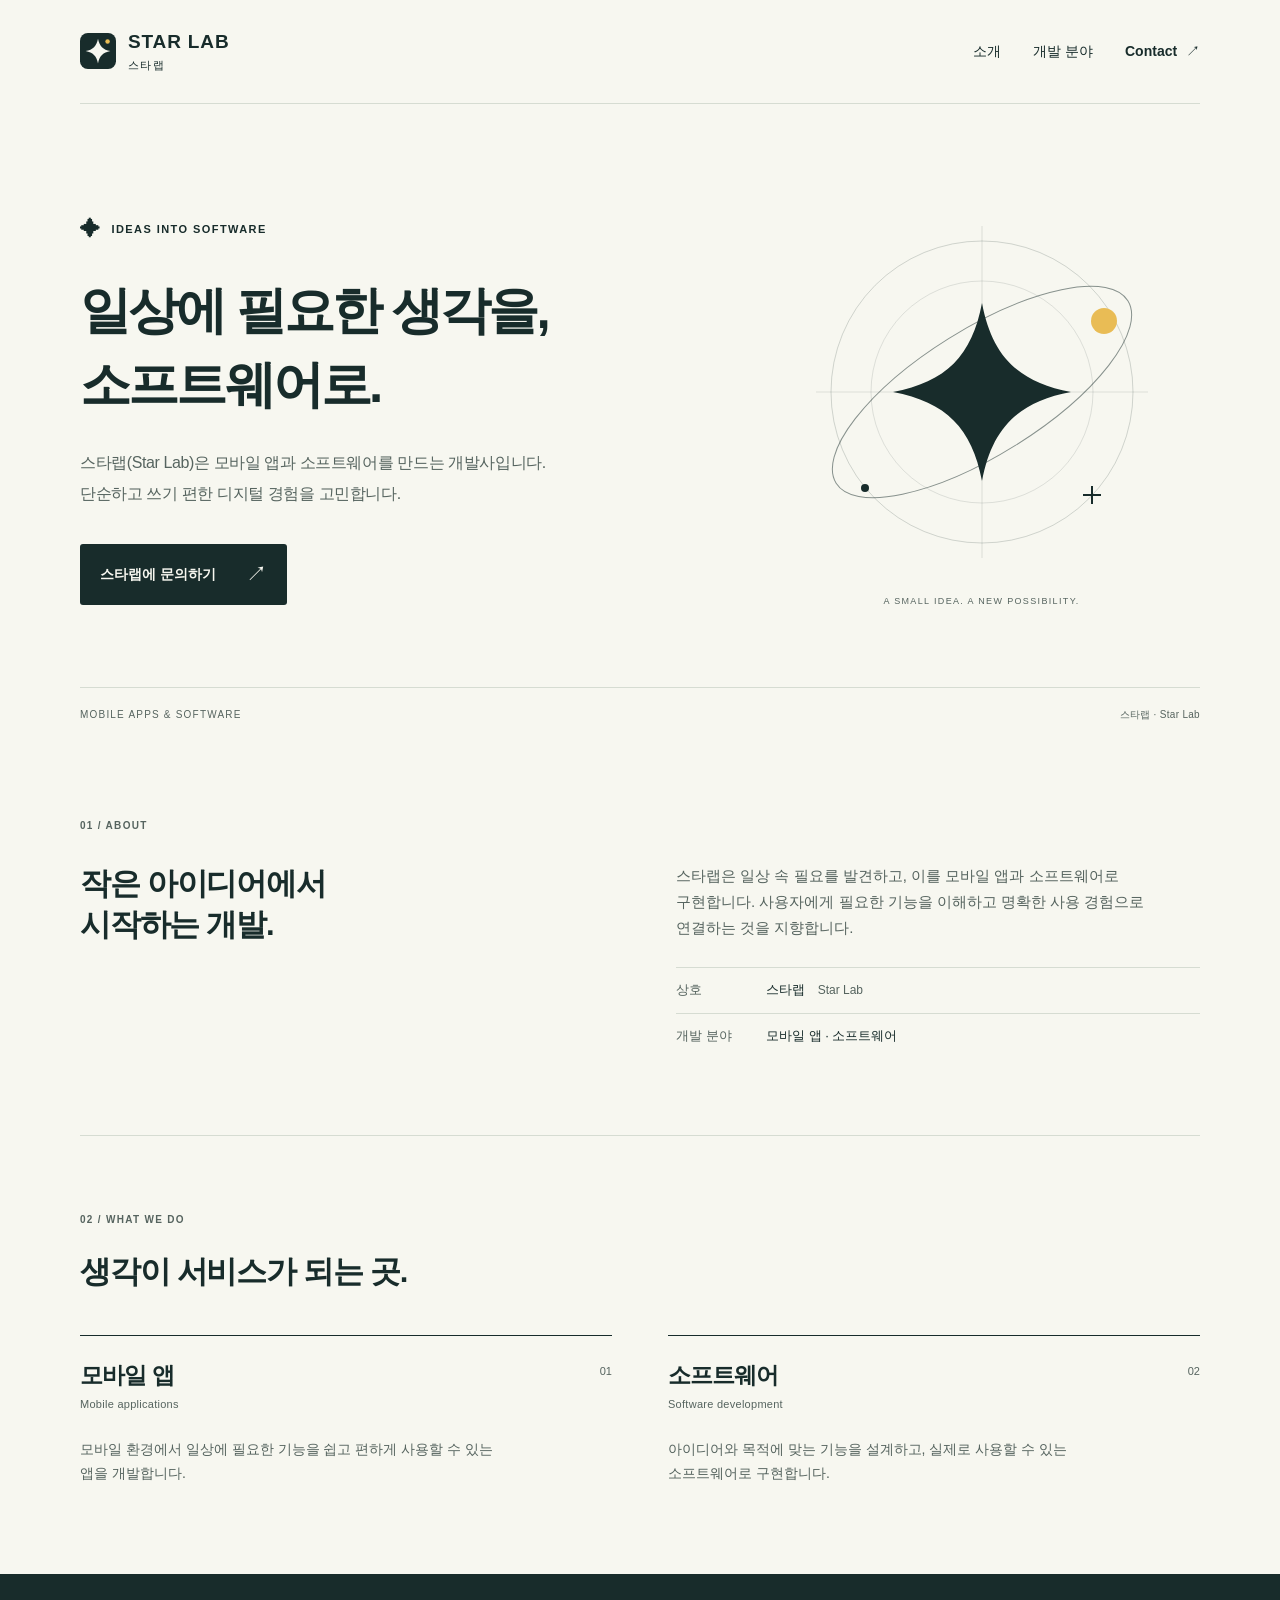
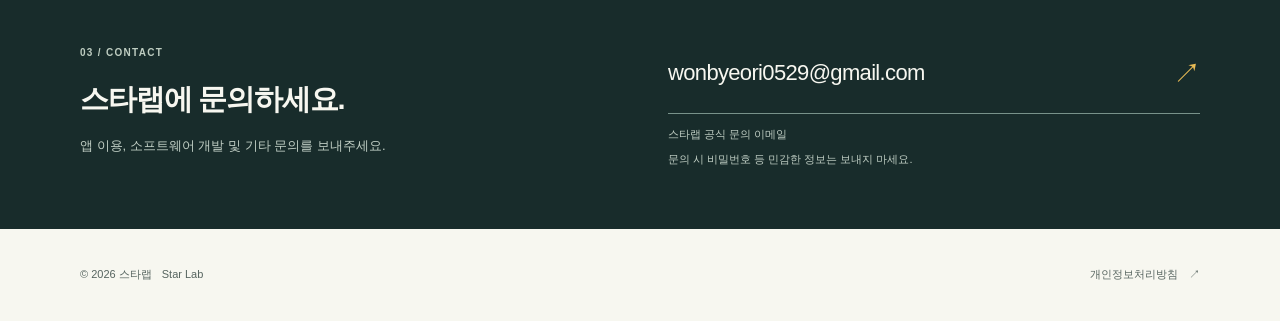
==== index.html @ 7d498df2 "Publish Star Lab official static website" ====
<!doctype html>
<html lang="ko">
<head>
  <meta charset="utf-8">
  <meta name="viewport" content="width=device-width, initial-scale=1">
  <title>스타랩 | Star Lab — 모바일 앱·소프트웨어 개발</title>
  <meta name="description" content="스타랩(Star Lab)은 모바일 앱과 소프트웨어를 만드는 개발사입니다. 개발사 소개, 개발 분야와 공식 문의 채널을 안내합니다.">
  <meta name="theme-color" content="#182c2b">

  <!-- GOOGLE SEARCH CONSOLE: 소유권 인증 메타태그를 아래 위치에 넣으세요.
       Search Console에서 받은 태그 전체를 이 주석 바깥에 붙여 넣습니다.
       예시 형식(사용하지 마세요):
       <meta name="google-site-verification" content="SEARCH_CONSOLE_TOKEN">
       인증 후에도 실제 태그를 계속 유지하세요. 자세한 순서는 README.md 참고.
  -->

  <link rel="icon" href="./assets/favicon.svg" type="image/svg+xml">
  <link rel="stylesheet" href="./assets/styles.css">
</head>
<body>
  <a class="skip-link" href="#main">본문 바로가기</a>
  <header class="site-header wrapper">
    <a class="brand" href="./" aria-label="스타랩 Star Lab 홈">
      <img src="./assets/favicon.svg" width="36" height="36" alt="">
      <span>STAR LAB<span class="brand-ko">스타랩</span></span>
    </a>
    <nav aria-label="주요 메뉴">
      <a href="#about">소개</a>
      <a href="#work">개발 분야</a>
      <a href="#contact">Contact <span aria-hidden="true">↗</span></a>
    </nav>
  </header>

  <main id="main">
    <section class="hero wrapper" aria-labelledby="hero-title">
      <div class="hero-copy">
        <p class="eyebrow"><span class="tiny-star" aria-hidden="true">✦</span> IDEAS INTO SOFTWARE</p>
        <h1 id="hero-title">일상에 필요한 생각을,<br>소프트웨어로.</h1>
        <p class="hero-description">스타랩(Star Lab)은 모바일 앱과 소프트웨어를 만드는 개발사입니다.<br class="desktop-break"> 단순하고 쓰기 편한 디지털 경험을 고민합니다.</p>
        <a class="button" href="#contact">스타랩에 문의하기 <span aria-hidden="true">↗</span></a>
      </div>
      <div class="hero-art" aria-hidden="true">
        <svg viewBox="0 0 360 360" fill="none" xmlns="http://www.w3.org/2000/svg">
          <circle cx="180" cy="180" r="151" stroke="currentColor" stroke-opacity=".18"/>
          <circle cx="180" cy="180" r="111" stroke="currentColor" stroke-opacity=".12"/>
          <path d="M180 14V346M14 180H346" stroke="currentColor" stroke-opacity=".12"/>
          <ellipse cx="180" cy="180" rx="172" ry="63" transform="rotate(-32 180 180)" stroke="currentColor" stroke-opacity=".5"/>
          <path d="M180 91C190 144 216 170 269 180C216 190 190 216 180 269C170 216 144 190 91 180C144 170 170 144 180 91Z" fill="currentColor"/>
          <circle cx="302" cy="109" r="13" fill="#e9bc55"/>
          <circle cx="63" cy="276" r="4" fill="currentColor"/>
          <path d="M290 274V292M281 283H299" stroke="currentColor" stroke-width="2"/>
        </svg>
        <span class="art-caption">A SMALL IDEA. A NEW POSSIBILITY.</span>
      </div>
      <div class="hero-baseline"><span>MOBILE APPS &amp; SOFTWARE</span><span>스타랩 · Star Lab</span></div>
    </section>

    <section class="section wrapper about-section" id="about" aria-labelledby="about-title">
      <p class="section-label">01 / ABOUT</p>
      <div class="about-content">
        <h2 id="about-title">작은 아이디어에서<br>시작하는 개발.</h2>
        <div>
          <p class="section-description">스타랩은 일상 속 필요를 발견하고, 이를 모바일 앱과 소프트웨어로 구현합니다. 사용자에게 필요한 기능을 이해하고 명확한 사용 경험으로 연결하는 것을 지향합니다.</p>
          <dl class="company-details">
            <div><dt>상호</dt><dd>스타랩 <span lang="en">Star Lab</span></dd></div>
            <div><dt>개발 분야</dt><dd>모바일 앱 · 소프트웨어</dd></div>
          </dl>
        </div>
      </div>
    </section>

    <section class="section wrapper work-section" id="work" aria-labelledby="work-title">
      <div class="section-heading">
        <p class="section-label">02 / WHAT WE DO</p>
        <h2 id="work-title">생각이 서비스가 되는 곳.</h2>
      </div>
      <div class="work-grid">
        <article class="work-item">
          <span class="work-number" aria-hidden="true">01</span>
          <h3>모바일 앱</h3>
          <p class="work-english" lang="en">Mobile applications</p>
          <p>모바일 환경에서 일상에 필요한 기능을 쉽고 편하게 사용할 수 있는 앱을 개발합니다.</p>
        </article>
        <article class="work-item">
          <span class="work-number" aria-hidden="true">02</span>
          <h3>소프트웨어</h3>
          <p class="work-english" lang="en">Software development</p>
          <p>아이디어와 목적에 맞는 기능을 설계하고, 실제로 사용할 수 있는 소프트웨어로 구현합니다.</p>
        </article>
      </div>
    </section>

    <section class="contact-section" id="contact" aria-labelledby="contact-title">
      <div class="wrapper contact-content">
        <div>
          <p class="section-label">03 / CONTACT</p>
          <h2 id="contact-title">스타랩에 문의하세요.</h2>
          <p>앱 이용, 소프트웨어 개발 및 기타 문의를 보내주세요.</p>
        </div>
        <div class="contact-action">
          <!-- PUBLIC CONTACT EMAIL: 주소를 변경할 때 표시 텍스트와 mailto를 함께 수정하세요. -->
          <a class="email-link" href="mailto:wonbyeori0529@gmail.com">wonbyeori0529@gmail.com <span aria-hidden="true">↗</span></a>
          <p>스타랩 공식 문의 이메일</p>
          <p class="contact-note">문의 시 비밀번호 등 민감한 정보는 보내지 마세요.</p>
        </div>
      </div>
    </section>
  </main>

  <footer class="site-footer wrapper">
    <p>© 2026 스타랩 <span lang="en">Star Lab</span></p>
    <a href="./privacy.html">개인정보처리방침 <span aria-hidden="true">↗</span></a>
  </footer>
</body>
</html>
---- assets/styles.css ----
:root {
  color-scheme: light;
  --paper: #f7f7f0;
  --ink: #182c2b;
  --muted: #56645f;
  --line: #d6dcd2;
  --accent: #e9bc55;
  --font: -apple-system, BlinkMacSystemFont, "Segoe UI", "Apple SD Gothic Neo", "Malgun Gothic", sans-serif;
}

* { box-sizing: border-box; }
html { scroll-behavior: smooth; scroll-padding-top: 24px; }
body { margin: 0; background: var(--paper); color: var(--ink); font-family: var(--font); line-height: 1.75; word-break: keep-all; overflow-wrap: anywhere; -webkit-font-smoothing: antialiased; }
a { color: inherit; text-underline-offset: 5px; }
a:hover { text-decoration-thickness: 2px; }
a:focus-visible { outline: 3px solid #a15a09; outline-offset: 6px; border-radius: 2px; }
img, svg { max-width: 100%; }
h1, h2, h3, p, dl, dd { margin: 0; }
h1, h2, h3 { line-height: 1.35; }
.wrapper { width: min(1120px, calc(100% - 96px)); margin-inline: auto; }
.skip-link { position: absolute; z-index: 10; top: -100px; left: 24px; padding: 10px 18px; background: var(--ink); color: white; }
.skip-link:focus { top: 12px; }
.site-header { min-height: 104px; display: flex; align-items: center; justify-content: space-between; gap: 24px; border-bottom: 1px solid var(--line); }
.brand { display: inline-flex; gap: 12px; align-items: center; text-decoration: none; font-size: 19px; font-weight: 750; line-height: 1.2; letter-spacing: .045em; flex-shrink: 0; }
.brand img { display: block; }
.brand-ko { display: block; margin-top: 5px; font-size: 11px; letter-spacing: .12em; font-weight: 500; }
nav { display: flex; gap: 32px; align-items: center; }
nav a { font-size: 14px; font-weight: 550; text-decoration: none; padding-block: 12px; }
nav a:hover { text-decoration: underline; }
nav a span { margin-left: 5px; }
.hero { position: relative; display: grid; grid-template-columns: 1.5fr 1fr; column-gap: 28px; padding-top: 90px; }
.hero-copy { padding-block: 20px 82px; }
.eyebrow { display: flex; align-items: center; gap: 10px; font-size: 11px; line-height: 1.5; font-weight: 700; letter-spacing: .13em; }
.tiny-star { font-size: 20px; }
.hero h1 { margin-top: 30px; font-size: clamp(36px, 4vw, 52px); font-weight: 650; letter-spacing: -.055em; line-height: 1.45; }
.hero-description { margin-top: 26px; color: var(--muted); font-size: 16px; line-height: 1.9; letter-spacing: -.025em; }
.button { display: inline-flex; justify-content: space-between; align-items: center; gap: 30px; margin-top: 35px; padding: 12px 20px; min-height: 50px; background: var(--ink); color: var(--paper); text-decoration: none; font-size: 14px; font-weight: 600; border-radius: 3px; }
.button:hover { background: #2b4943; }
.button span { font-size: 21px; font-weight: 400; }
.hero-art { align-self: center; text-align: center; padding-bottom: 60px; }
.hero-art svg { display: block; width: 100%; max-width: 360px; margin-inline: auto; }
.art-caption { display: block; margin-top: 22px; font-size: 9px; letter-spacing: .15em; color: var(--muted); }
.hero-baseline { grid-column: 1 / -1; display: flex; align-items: center; justify-content: space-between; gap: 16px; padding: 18px 0; border-top: 1px solid var(--line); font-size: 10px; letter-spacing: .12em; color: var(--muted); }
.hero-baseline span:last-child { letter-spacing: .03em; }
.section { padding-block: 76px; }
.section-label { color: var(--muted); font-size: 10px; font-weight: 700; line-height: 1.5; letter-spacing: .13em; }
.about-content { display: grid; grid-template-columns: 1fr 1fr; gap: 72px; margin-top: 30px; }
h2 { font-size: 31px; font-weight: 600; letter-spacing: -.04em; }
.section-description { color: var(--muted); font-size: 15px; }
.company-details { margin-top: 26px; font-size: 13px; }
.company-details div { display: flex; gap: 32px; padding-block: 11px; border-top: 1px solid var(--line); }
.company-details dt { color: var(--muted); min-width: 58px; }
.company-details dd span { margin-left: 9px; color: var(--muted); font-size: 12px; }
.work-section { border-top: 1px solid var(--line); }
.section-heading h2 { margin-top: 24px; }
.work-grid { display: grid; grid-template-columns: 1fr 1fr; gap: 56px; margin-top: 42px; }
.work-item { position: relative; border-top: 1px solid var(--ink); padding-top: 24px; }
.work-number { position: absolute; top: 26px; right: 0; font-size: 11px; color: var(--muted); }
.work-item h3 { font-size: 23px; letter-spacing: -.04em; font-weight: 600; }
.work-english { margin-top: 4px; font-size: 11px; letter-spacing: .025em; color: var(--muted); }
.work-item > p:last-child { margin-top: 23px; max-width: 420px; font-size: 14px; color: var(--muted); }
.contact-section { margin-top: 12px; background: var(--ink); color: var(--paper); }
.contact-content { padding-block: 60px; display: grid; grid-template-columns: 1fr 1fr; align-items: center; gap: 56px; }
.contact-section .section-label { color: #becdc1; }
.contact-content h2 { margin-top: 20px; font-size: 29px; }
.contact-content > div > p:last-child { margin-top: 16px; font-size: 13px; color: #c0cec4; }
.email-link { display: flex; align-items: center; justify-content: space-between; gap: 14px; padding-block: 15px; border-bottom: 1px solid #78928a; font-size: clamp(17px, 1.8vw, 22px); text-decoration: none; letter-spacing: -.03em; }
.email-link span { flex-shrink: 0; color: var(--accent); font-size: 28px; }
.email-link:hover { color: var(--accent); }
.contact-action > p { margin-top: 11px; color: #c0cec4; font-size: 11px; }
.contact-action .contact-note { font-size: 11px !important; margin-top: 6px !important; }
.contact-section a:focus-visible { outline-color: var(--accent); }
.site-footer { display: flex; justify-content: space-between; align-items: center; gap: 20px; padding-block: 26px; font-size: 11px; color: var(--muted); }
.site-footer p span { margin-left: 7px; }
.site-footer a { text-decoration: none; padding-block: 10px; }
.site-footer a:hover { text-decoration: underline; }
.site-footer a span { margin-left: 8px; }

.policy { max-width: 800px; padding-block: 68px 80px; }
.policy-heading h1 { font-size: 38px; letter-spacing: -.045em; margin-top: 22px; }
.policy-date { font-size: 12px; color: var(--muted); margin-top: 15px; }
.policy-heading > p:last-child { margin-top: 26px; color: var(--muted); }
.policy-scope { margin-block: 30px 40px; padding: 23px 26px; background: #edf0e6; border-left: 3px solid #557c62; font-size: 14px; }
.policy-scope strong { font-weight: 650; }
.policy-scope p { margin-top: 8px; color: var(--muted); }
.policy section { margin-top: 34px; }
.policy h2 { font-size: 20px; margin-bottom: 15px; }
.policy section p { margin-top: 12px; font-size: 14px; color: #485851; line-height: 1.95; }
.policy section a { text-decoration-thickness: 1px; }
.policy-contact { font-size: 14px; padding-block: 4px; }
.policy-contact div { display: grid; grid-template-columns: 175px 1fr; gap: 16px; border-top: 1px solid var(--line); padding-block: 12px; }
.policy-contact dt { color: var(--muted); }
.text-link { display: inline-block; margin-top: 46px; font-size: 14px; font-weight: 650; }
.policy + .site-footer { border-top: 1px solid var(--line); }

@media (max-width: 900px) {
  .wrapper { width: calc(100% - 64px); }
  .hero { grid-template-columns: 1.6fr 1fr; padding-top: 60px; gap: 18px; }
  .hero h1 { font-size: 39px; }
  .hero-description { font-size: 14px; }
  .desktop-break { display: none; }
  .hero-art { padding-bottom: 40px; }
  .art-caption { font-size: 8px; letter-spacing: .04em; }
  .about-content { gap: 44px; }
  .contact-content { gap: 30px; }
  .contact-content h2 { font-size: 25px; }
  .contact-content > div > p:last-child { max-width: 240px; }
}

@media (max-width: 640px) {
  .wrapper { width: calc(100% - 40px); }
  .site-header { min-height: 85px; gap: 14px; }
  .brand { font-size: 15px; gap: 8px; letter-spacing: .02em; }
  .brand img { width: 30px; height: 30px; }
  .brand-ko { font-size: 9px; margin-top: 4px; }
  nav { gap: 15px; }
  nav a { font-size: 11px; }
  nav a span { margin-left: 1px; }
  .hero { display: flex; flex-direction: column; padding-top: 40px; gap: 0; }
  .hero-copy { padding-block: 5px 25px; }
  .eyebrow { font-size: 9px; letter-spacing: .09em; }
  .hero h1 { font-size: clamp(29px, 7.6vw, 46px); margin-top: 24px; }
  .hero-description { font-size: 14px; margin-top: 22px; }
  .button { margin-top: 28px; font-size: 13px; min-height: 48px; padding: 10px 18px; }
  .hero-art { width: 210px; padding-bottom: 25px; align-self: flex-end; }
  .art-caption { display: none; }
  .hero-baseline { font-size: 8px; padding-block: 16px; }
  .section { padding-block: 48px; }
  .about-content { grid-template-columns: 1fr; gap: 25px; margin-top: 22px; }
  h2 { font-size: 27px; }
  .section-description { font-size: 14px; }
  .company-details { margin-top: 20px; }
  .work-grid { grid-template-columns: 1fr; gap: 30px; margin-top: 30px; }
  .work-item { padding-top: 20px; }
  .work-item > p:last-child { margin-top: 16px; }
  .work-item h3 { font-size: 21px; }
  .section-heading h2 { margin-top: 20px; font-size: 26px; }
  .contact-content { grid-template-columns: 1fr; gap: 26px; padding-block: 43px; }
  .contact-content > div > p:last-child { max-width: none; }
  .email-link { font-size: clamp(17px, 4.8vw, 22px); }
  .site-footer { font-size: 10px; gap: 12px; padding-block: 20px; }
  .site-footer p span { margin-left: 3px; }
  .policy { padding-block: 44px 54px; }
  .policy-heading h1 { font-size: 30px; }
  .policy-heading > p:last-child { font-size: 14px; }
  .policy-scope { padding: 18px; }
  .policy h2 { font-size: 18px; }
  .policy-contact div { grid-template-columns: 1fr; gap: 4px; }
}

@media (prefers-reduced-motion: reduce) {
  html { scroll-behavior: auto; }
}
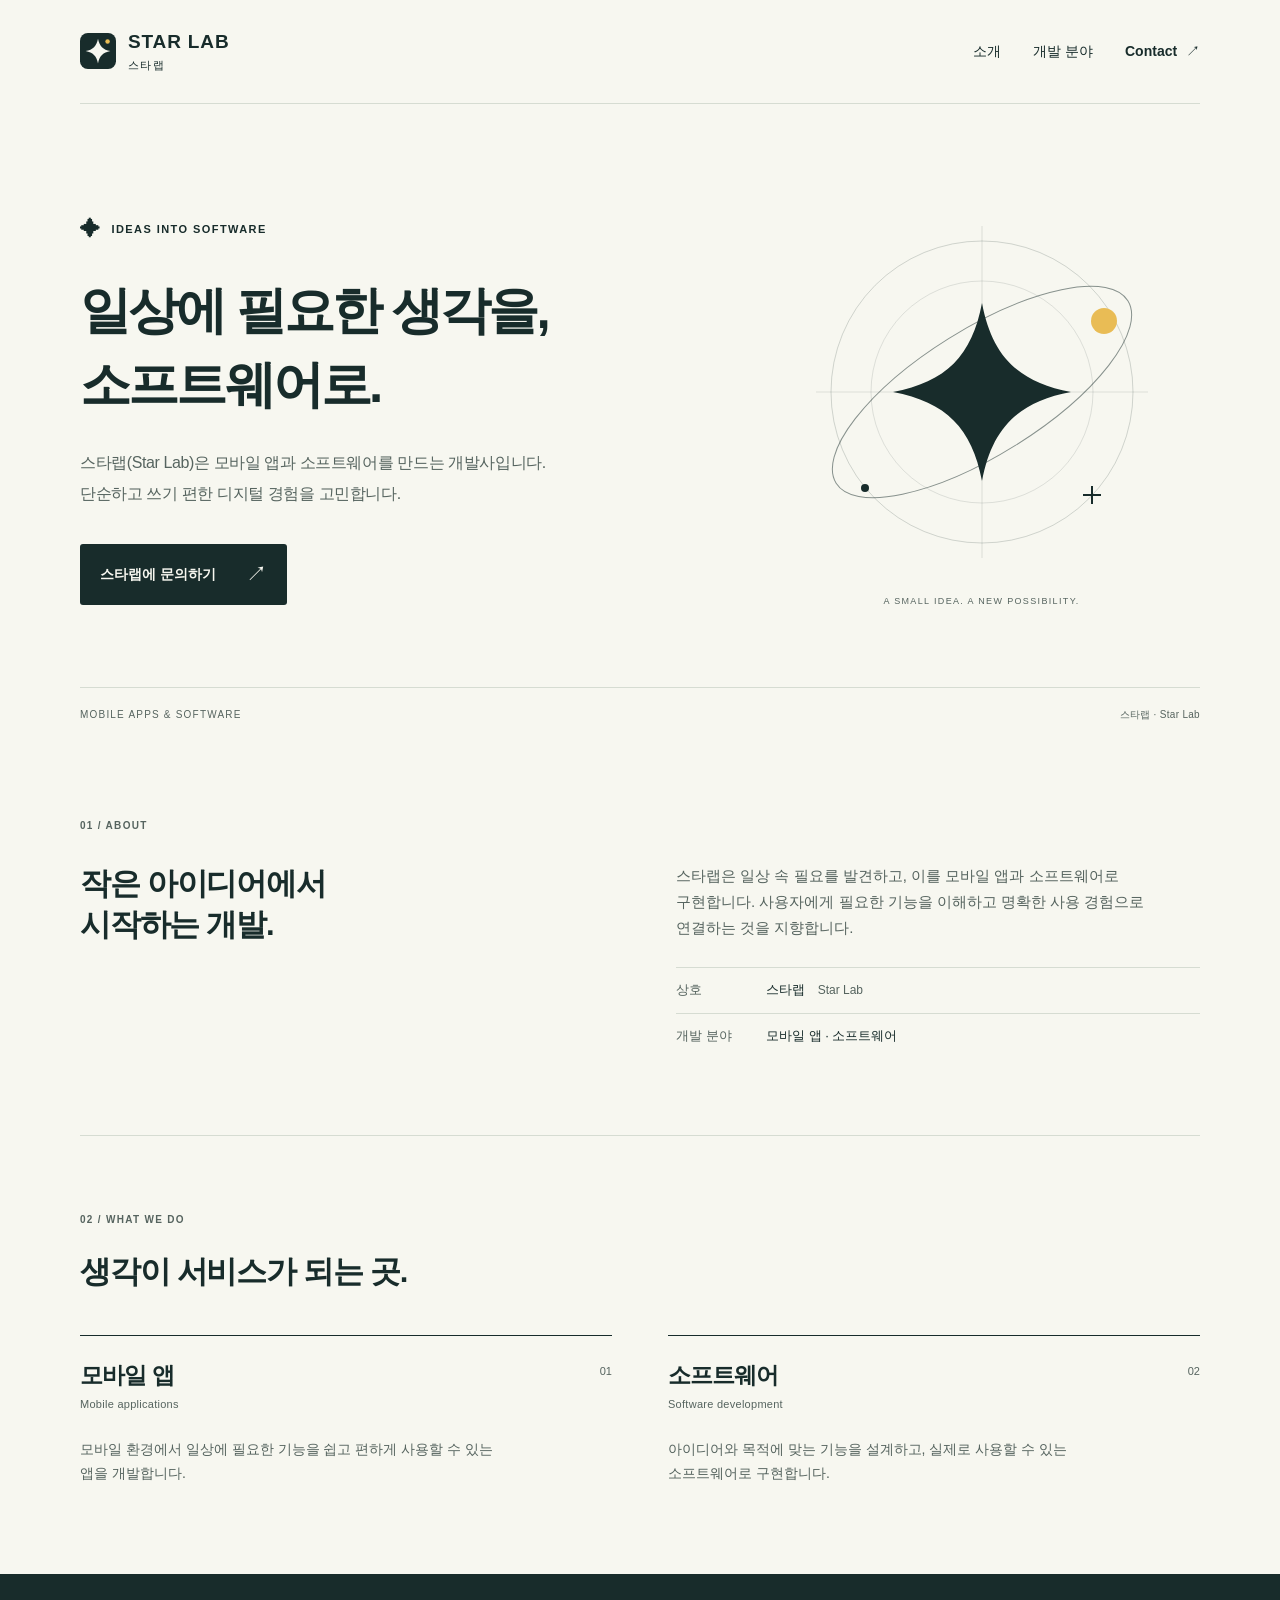
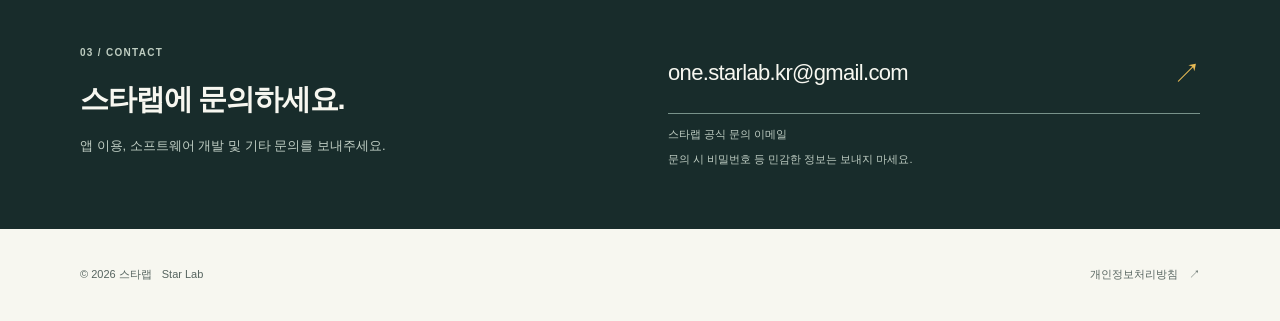
==== commit 55ca1e58: "Update Star Lab public contact email" ====
--- a/index.html
+++ b/index.html
@@ -13,6 +13,8 @@
        <meta name="google-site-verification" content="SEARCH_CONSOLE_TOKEN">
        인증 후에도 실제 태그를 계속 유지하세요. 자세한 순서는 README.md 참고.
   -->
+
+  <meta name="google-site-verification" content="gA9dovizxPL7Rqu04Ihn9DuPhFNUFaS8llGpoH8ycww" />
 
   <link rel="icon" href="./assets/favicon.svg" type="image/svg+xml">
   <link rel="stylesheet" href="./assets/styles.css">
@@ -99,7 +101,7 @@
         </div>
         <div class="contact-action">
           <!-- PUBLIC CONTACT EMAIL: 주소를 변경할 때 표시 텍스트와 mailto를 함께 수정하세요. -->
-          <a class="email-link" href="mailto:wonbyeori0529@gmail.com">wonbyeori0529@gmail.com <span aria-hidden="true">↗</span></a>
+          <a class="email-link" href="mailto:one.starlab.kr@gmail.com">one.starlab.kr@gmail.com <span aria-hidden="true">↗</span></a>
           <p>스타랩 공식 문의 이메일</p>
           <p class="contact-note">문의 시 비밀번호 등 민감한 정보는 보내지 마세요.</p>
         </div>
